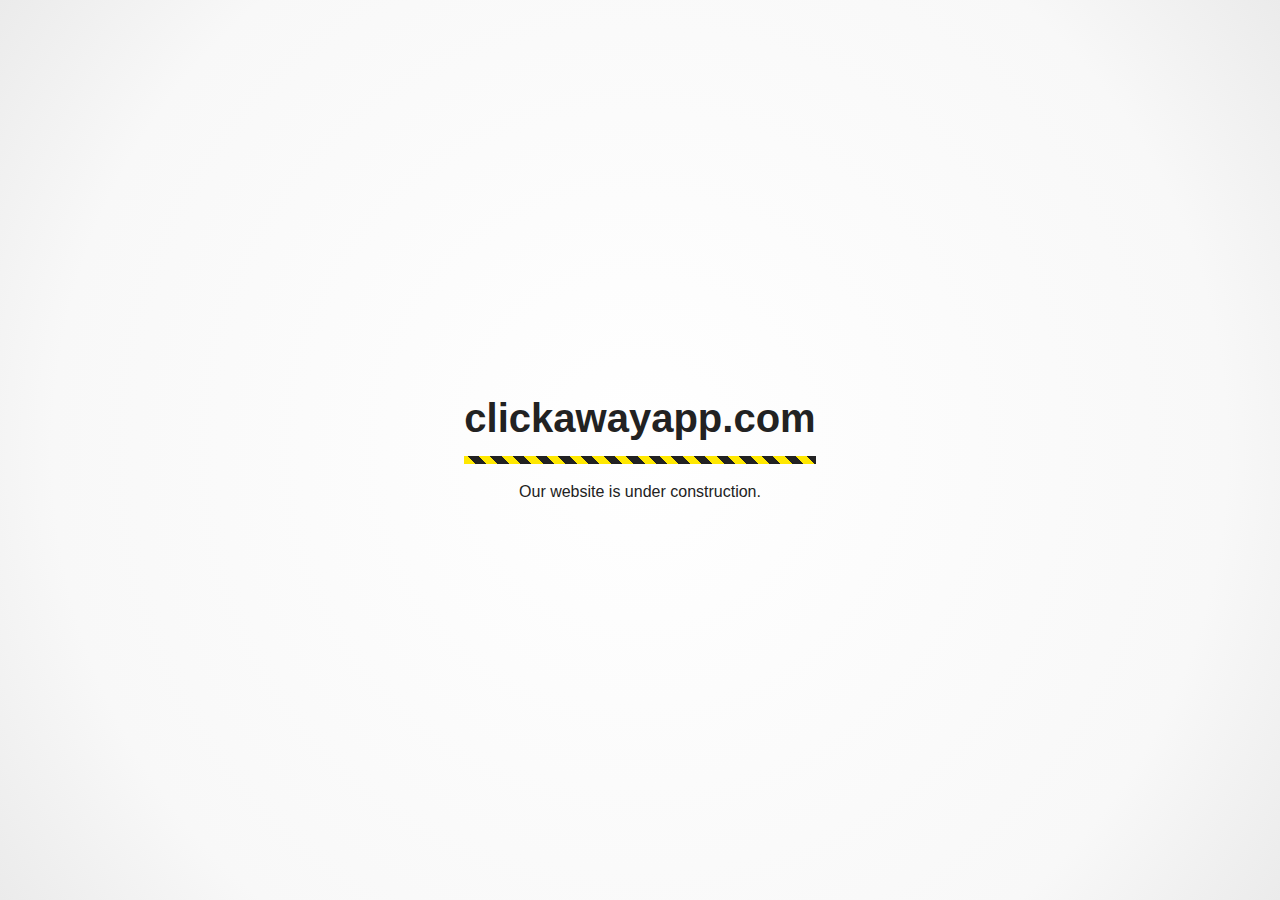
==== index.html @ 90aad236 "Create index.html" ====
<!DOCTYPE html>
<html lang="en">
  <head>
    <meta charset="utf-8">
    <meta name="viewport" content="width=device-width, initial-scale=1.0, shrink-to-fit=no">
    <title>example.com</title>
    <style type="text/css">
      html, body {
        height: 100%;
      }
      body {
        background-color: #fff;
        background: radial-gradient(circle at center, #fff 0%, #f8f8f8 75%, #ebebeb 100%);
        color: #222;
        font-family: -apple-system, BlinkMacSystemFont, "Segoe UI", Roboto, "Helvetica Neue", Arial, sans-serif;
        font-size: 1rem;
        line-height: 1.5;
        margin: 0;
        display: flex;
        justify-content: center;
        align-items: center;
      }
      main {
        padding: 1rem;
        text-align: center;
      }
      h1 {
        font-size: 2.5rem;
        line-height: 1.1;
        margin: 0;
      }
      @media screen and (max-width: 480px) {
        h1 {
          font-size: 1.5rem;
        }
      }
      h1::after {
        content: "";
        background-color: #ffe800;
        background: repeating-linear-gradient(45deg, #ffe800, #ffe800 0.5rem, #222 0.5rem, #222 1.0rem);
        display: block;
        height: 0.5rem;
        margin-top: 1rem;
      }
      p {
        margin: 1rem 0 0 0;
      }
    </style>
  </head>
  <body>
    <main>
      <h1>clickawayapp.com</h1>
      <p>Our website is under construction.</p>
    </main>
  </body>
</html>
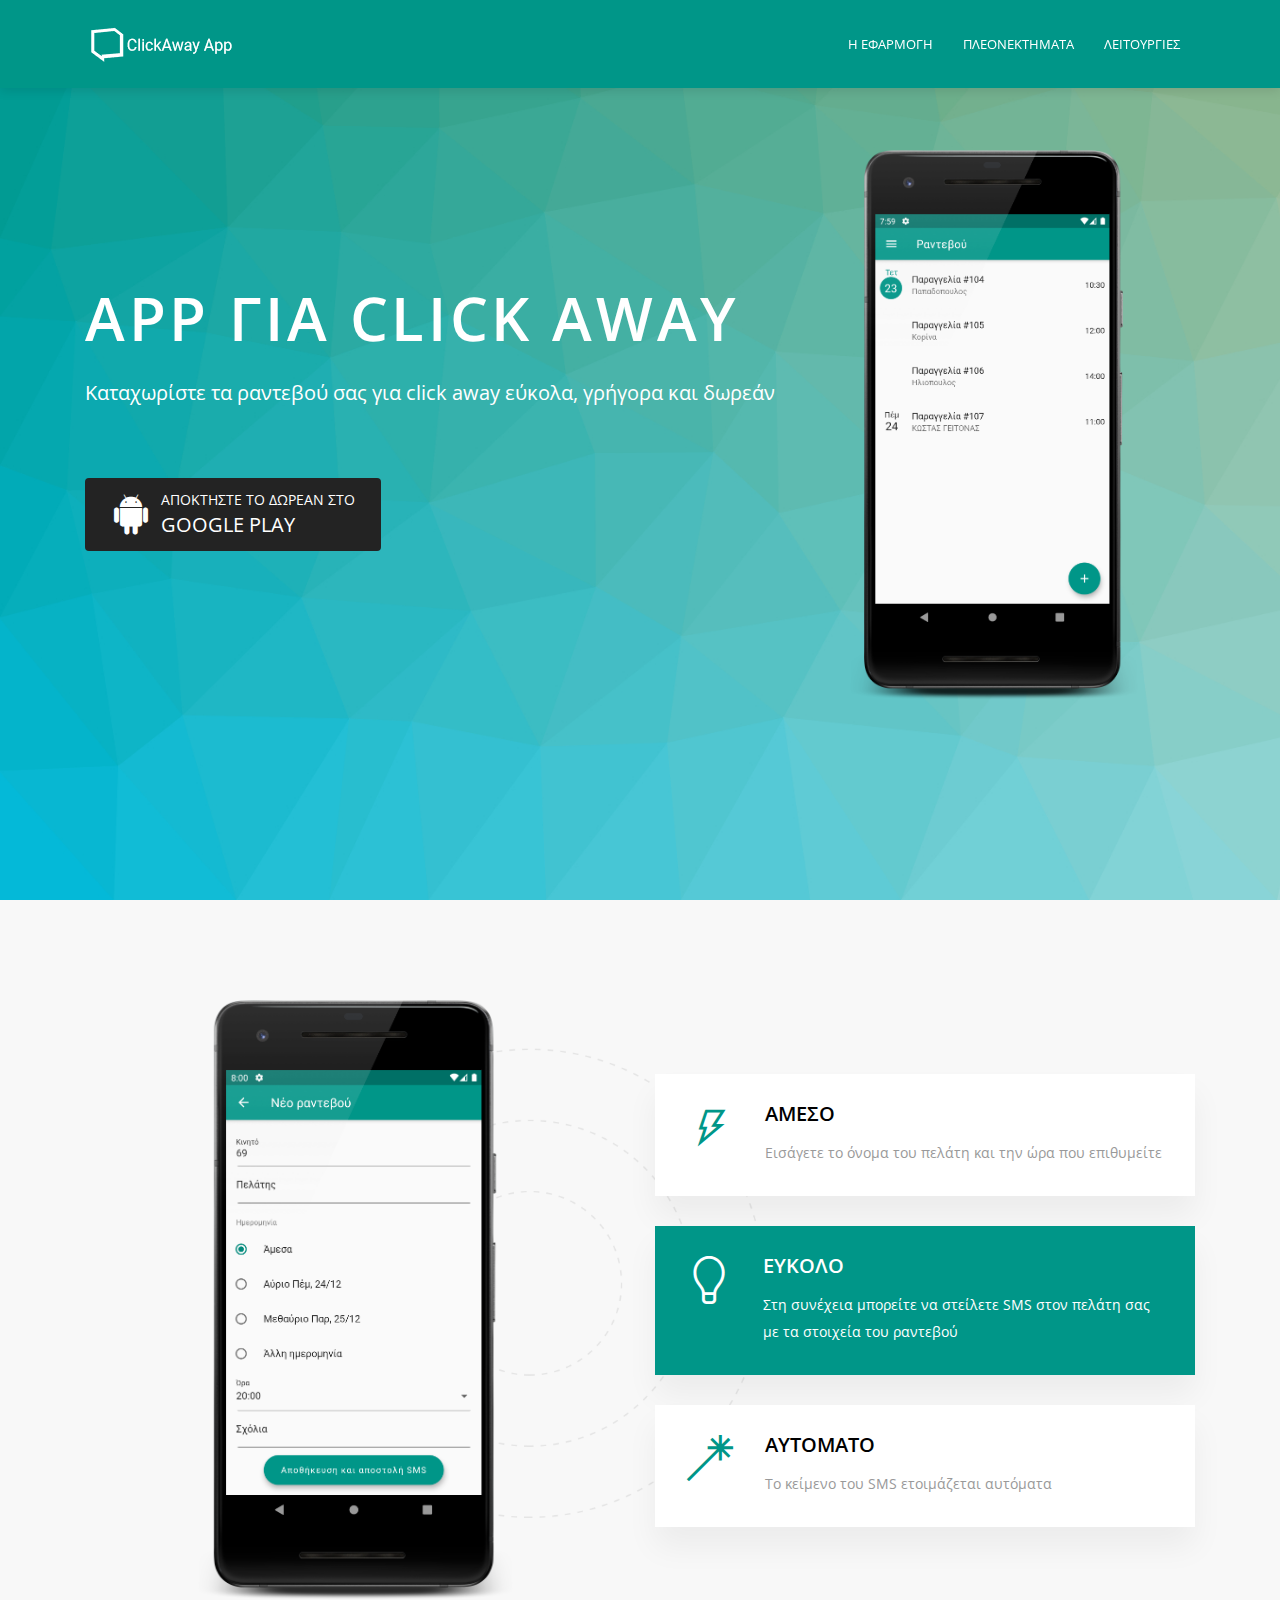
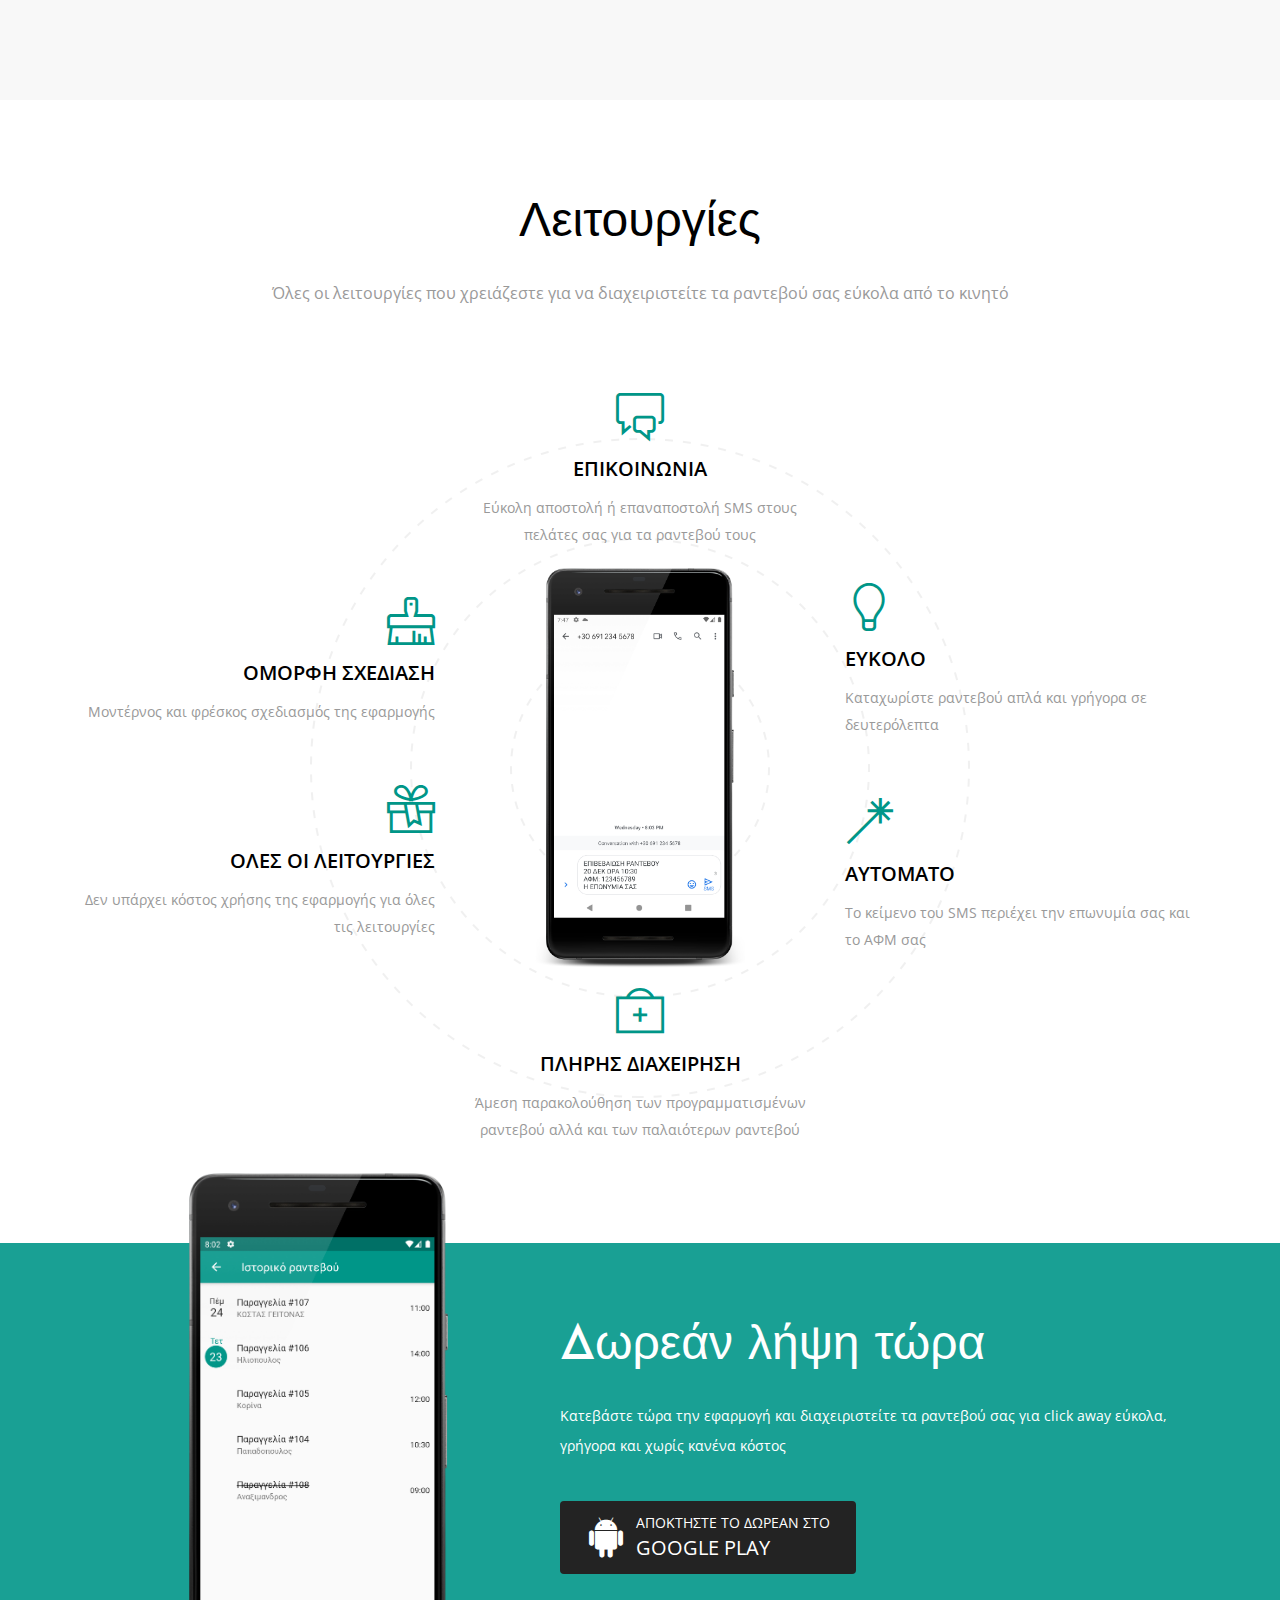
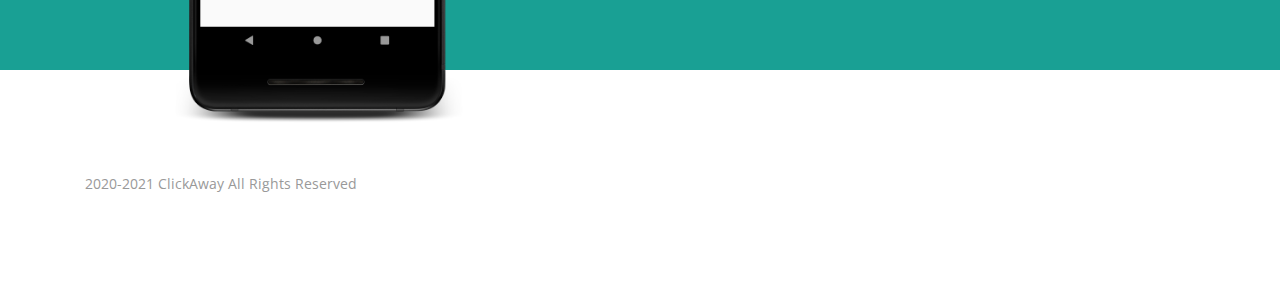
==== commit 46eb29cb: "Initial site commit" ====
--- a/index.html
+++ b/index.html
@@ -1,56 +1,250 @@
 <!DOCTYPE html>
-<html lang="en">
-  <head>
-    <meta charset="utf-8">
-    <meta name="viewport" content="width=device-width, initial-scale=1.0, shrink-to-fit=no">
-    <title>example.com</title>
-    <style type="text/css">
-      html, body {
-        height: 100%;
-      }
-      body {
-        background-color: #fff;
-        background: radial-gradient(circle at center, #fff 0%, #f8f8f8 75%, #ebebeb 100%);
-        color: #222;
-        font-family: -apple-system, BlinkMacSystemFont, "Segoe UI", Roboto, "Helvetica Neue", Arial, sans-serif;
-        font-size: 1rem;
-        line-height: 1.5;
-        margin: 0;
-        display: flex;
-        justify-content: center;
-        align-items: center;
-      }
-      main {
-        padding: 1rem;
-        text-align: center;
-      }
-      h1 {
-        font-size: 2.5rem;
-        line-height: 1.1;
-        margin: 0;
-      }
-      @media screen and (max-width: 480px) {
-        h1 {
-          font-size: 1.5rem;
-        }
-      }
-      h1::after {
-        content: "";
-        background-color: #ffe800;
-        background: repeating-linear-gradient(45deg, #ffe800, #ffe800 0.5rem, #222 0.5rem, #222 1.0rem);
-        display: block;
-        height: 0.5rem;
-        margin-top: 1rem;
-      }
-      p {
-        margin: 1rem 0 0 0;
-      }
-    </style>
-  </head>
-  <body>
-    <main>
-      <h1>clickawayapp.com</h1>
-      <p>Our website is under construction.</p>
-    </main>
-  </body>
-</html>
+<html lang="el-GR">
+<head>
+  <meta charset="utf-8">
+  <meta http-equiv="X-UA-Compatible" content="IE=edge">
+  <meta name="viewport" content="width=device-width, initial-scale=1">
+  <title>ClickAway App</title>
+  
+  <link href="plugins/bootstrap/bootstrap.min.css" rel="stylesheet">
+  <link rel="stylesheet" href="plugins/themify-icons/themify-icons.css">
+  
+  <link href="css/style.css" rel="stylesheet">
+
+  <link rel="apple-touch-icon" sizes="180x180" href="images/apple-touch-icon.png">
+  <link rel="icon" type="image/png" sizes="32x32" href="images/favicon-32x32.png">
+  <link rel="icon" type="image/png" sizes="16x16" href="images/favicon-16x16.png">
+  <link rel="manifest" href="images/site.webmanifest">
+  <link rel="mask-icon" href="images/safari-pinned-tab.svg" color="#5bbad5">
+  <link rel="shortcut icon" href="images/favicon.ico">
+  <meta name="msapplication-TileColor" content="#da532c">
+  <meta name="msapplication-config" content="images/browserconfig.xml">
+  <meta name="theme-color" content="#ffffff">
+
+</head>
+
+<body class="body-wrapper">
+
+
+<nav class="navbar main-nav fixed-top navbar-expand-lg large">
+  <div class="container">
+      <a class="navbar-brand" href="index.html"><img src="images/logo.png" alt="logo"></a>
+      <button class="navbar-toggler" type="button" data-toggle="collapse" data-target="#navbarNav" aria-controls="navbarNav" aria-expanded="false" aria-label="Toggle navigation">
+      <span class="ti-menu text-white"></span>
+      </button>
+      <div class="collapse navbar-collapse" id="navbarNav">
+      <ul class="navbar-nav ml-auto">
+        <li class="nav-item">
+          <a class="nav-link scrollTo" href="#home">Η εφαρμογη</a>
+        </li>
+        <li class="nav-item">
+          <a class="nav-link scrollTo" href="#about">Πλεονεκτηματα</a>
+        </li>
+        <li class="nav-item">
+          <a class="nav-link scrollTo" href="#feature">Λειτουργιες</a>
+        </li>
+      </ul>
+      </div>
+  </div>
+</nav>
+
+<section class="banner bg-1" id="home">
+	<div class="container">
+		<div class="row">
+			<div class="col-md-8 align-self-center">
+				<div class="content-block">
+					<h1>App για click away</h1>
+					<h5>Καταχωρίστε τα ραντεβού σας για click away εύκολα, γρήγορα και δωρεάν</h5>
+					<div class="app-badge">
+						<ul class="list-inline">
+							<li class="list-inline-item">
+								<a href="https://play.google.com/store/apps/details?id=com.clickawayapp.clickawayapp" class="btn btn-download"><i class="ti-android"></i>
+									<div>Αποκτήστε το δωρεαν στο <span>GOOGLE PLAY</span></div>
+								</a>
+							</li>
+						</ul>
+					</div>
+				</div>
+			</div>
+			<div class="col-md-4">
+				<div class="image-block">
+					<img class="img-fluid phone-thumb" src="images/phones/android-appointments.png" alt="android-appointments">
+				</div>
+			</div>
+		</div>
+	</div>
+</section>
+
+<section class="about section bg-2" id="about">
+	<div class="container">
+		<div class="row">
+			<div class="col-lg-6 align-self-center text-center">
+				<div class="image-block">
+					<img class="phone-thumb-md" src="images/phones/android-new-appointment.png" alt="android-new-appointment" class="img-fluid">
+				</div>
+			</div>
+			<div class="col-lg-6 col-md-10 m-md-auto align-self-center ml-auto">
+				<div class="about-block">
+					<div class="about-item">
+						<div class="icon">
+							<i class="ti-bolt"></i>
+						</div>
+						<div class="content">
+							<h5>Αμεσο</h5>
+							<p>Εισάγετε το όνομα του πελάτη και την ώρα που επιθυμείτε</p>
+						</div>
+					</div>
+					<div class="about-item active">
+						<div class="icon">
+							<i class="ti-light-bulb"></i>
+						</div>
+						<div class="content">
+							<h5>Ευκολο</h5>
+							<p>Στη συνέχεια μπορείτε να στείλετε SMS στον πελάτη σας με τα στοιχεία του ραντεβού</p>
+						</div>
+					</div>
+					<div class="about-item">
+						<div class="icon">
+							<i class="ti-wand"></i>
+						</div>
+						<div class="content">
+							<h5>Αυτοματο</h5>
+							<p>Το κείμενο του SMS ετοιμάζεται αυτόματα</p>
+						</div>
+					</div>
+				</div>
+			</div>
+		</div>
+	</div>
+</section>
+
+<section class="section feature" id="feature">
+	<div class="container">
+		<div class="row">
+			<div class="col-12">
+				<div class="section-title">
+					<h2>Λειτουργίες</h2>
+					<p>Όλες οι λειτουργίες που χρειάζεστε για να διαχειριστείτε τα ραντεβού σας εύκολα από το κινητό</p>
+				</div>
+			</div>
+		</div>
+		<div class="row bg-elipse">
+			<div class="col-lg-4 align-self-center text-center text-lg-right">
+				<div class="feature-item">
+					<div class="icon">
+						<i class="ti-brush-alt"></i>
+					</div>
+					<div class="content">
+						<h5>Ομορφη σχεδιαση</h5>
+						<p>Μοντέρνος και φρέσκος σχεδιασμός της εφαρμογής</p>
+					</div>
+				</div>
+				<div class="feature-item">
+					<div class="icon">
+						<i class="ti-gift"></i>
+					</div>
+					<div class="content">
+						<h5>Ολες οι λειτουργιες</h5>
+						<p>Δεν υπάρχει κόστος χρήσης της εφαρμογής για όλες τις λειτουργίες</p>
+					</div>
+				</div>
+			</div>
+			<div class="col-lg-4 text-center">
+				<div class="feature-item mb-0">
+					<div class="icon">
+						<i class="ti-comments"></i>
+					</div>
+					<div class="content">
+						<h5>Επικοινωνία</h5>
+						<p>Εύκολη αποστολή ή επαναποστολή SMS στους πελάτες σας για τα ραντεβού τους</p>
+					</div>
+				</div>
+				<div class="app-screen">
+					<img class="img-fluid" src="images/phones/android-sms.png" alt="sms-screen">
+				</div>
+				<div class="feature-item">
+					<div class="icon">
+						<i class="ti-support"></i>
+					</div>
+					<div class="content">
+						<h5>Πληρης διαχειρηση</h5>
+						<p>Άμεση παρακολούθηση των προγραμματισμένων ραντεβού αλλά και των παλαιότερων ραντεβού</p>
+					</div>
+				</div>
+			</div>
+			<div class="col-lg-4 text-center text-lg-left align-self-center">
+				<div class="feature-item">
+					<div class="icon">
+						<i class="ti-light-bulb"></i>
+					</div>
+					<div class="content">
+						<h5>Ευκολο</h5>
+						<p>Καταχωρίστε ραντεβού απλά και γρήγορα σε δευτερόλεπτα</p>
+					</div>
+				</div>
+				<div class="feature-item">
+					<div class="icon">
+						<i class="ti-wand"></i>
+					</div>
+					<div class="content">
+						<h5>Αυτοματο</h5>
+						<p>Το κείμενο του SMS περιέχει την επωνυμία σας και το ΑΦΜ σας</p>
+					</div>
+				</div>
+			</div>
+		</div>
+	</div>
+</section>
+
+<section class="cta-download bg-3 overlay">
+	<div class="container">
+		<div class="row">
+			<div class="col-lg-5 text-center">
+				<div class="image-block"><img class="phone-thumb img-fluid" src="images/phones/android-history.png" alt=""></div>
+			</div>
+			<div class="col-lg-7">
+				<div class="content-block">
+					<h2>Δωρεάν λήψη τώρα</h2>
+					<p>Κατεβάστε τώρα την εφαρμογή και διαχειριστείτε τα ραντεβού σας για click away εύκολα, γρήγορα και χωρίς κανένα κόστος</p>
+					<div class="app-badge">
+						<ul class="list-inline">
+							<li class="list-inline-item">
+								<a href="https://play.google.com/store/apps/details?id=com.clickawayapp.clickawayapp" class="btn btn-download"><i class="ti-android"></i>
+									<div>Αποκτήστε το δωρεαν στο <span>GOOGLE PLAY</span></div>
+								</a>
+							</li>
+						</ul>
+					</div>
+				</div>
+			</div>
+		</div>
+	</div>
+</section>
+
+<footer class="section">
+  <div class="container">
+    <div class="row">
+      <div class="col-lg-6 mr-auto">
+        <div class="copyright">
+          <p>2020-2021 ClickAway All Rights Reserved</p>
+        </div>
+      </div>
+    </div>
+  </div>
+</footer>
+
+<script src="plugins/jquery/jquery.js"></script>
+<script src="plugins/bootstrap/bootstrap.min.js"></script>
+<script src="js/custom.js"></script>
+
+<script async src="https://www.googletagmanager.com/gtag/js?id=G-EX48NLMN5K"></script>
+<script>
+  window.dataLayer = window.dataLayer || [];
+  function gtag(){dataLayer.push(arguments);}
+  gtag('js', new Date());
+
+  gtag('config', 'G-EX48NLMN5K');
+</script>
+</body>
+
+</html>--- a/plugins/themify-icons/themify-icons.css
+++ b/plugins/themify-icons/themify-icons.css
@@ -0,0 +1,1433 @@
+@font-face {
+  font-family: 'themify';
+  src: url('fonts/themify.eot?-fvbane');
+  src: url('fonts/themify.eot?#iefix-fvbane') format('embedded-opentype'),
+  url('fonts/themify.woff?-fvbane') format('woff'),
+  url('fonts/themify.ttf?-fvbane') format('truetype'),
+  url('fonts/themify.svg?-fvbane#themify') format('svg');
+  font-weight: normal;
+  font-style: normal;
+}
+
+[class^="ti-"],
+[class*=" ti-"] {
+  font-family: 'themify';
+  speak: none;
+  font-style: normal;
+  font-weight: normal;
+  font-variant: normal;
+  text-transform: none;
+  line-height: 1;
+
+  /* Better Font Rendering =========== */
+  -webkit-font-smoothing: antialiased;
+  -moz-osx-font-smoothing: grayscale;
+}
+
+.ti-wand:before {
+  content: "\e600";
+}
+
+.ti-volume:before {
+  content: "\e601";
+}
+
+.ti-user:before {
+  content: "\e602";
+}
+
+.ti-unlock:before {
+  content: "\e603";
+}
+
+.ti-unlink:before {
+  content: "\e604";
+}
+
+.ti-trash:before {
+  content: "\e605";
+}
+
+.ti-thought:before {
+  content: "\e606";
+}
+
+.ti-target:before {
+  content: "\e607";
+}
+
+.ti-tag:before {
+  content: "\e608";
+}
+
+.ti-tablet:before {
+  content: "\e609";
+}
+
+.ti-star:before {
+  content: "\e60a";
+}
+
+.ti-spray:before {
+  content: "\e60b";
+}
+
+.ti-signal:before {
+  content: "\e60c";
+}
+
+.ti-shopping-cart:before {
+  content: "\e60d";
+}
+
+.ti-shopping-cart-full:before {
+  content: "\e60e";
+}
+
+.ti-settings:before {
+  content: "\e60f";
+}
+
+.ti-search:before {
+  content: "\e610";
+}
+
+.ti-zoom-in:before {
+  content: "\e611";
+}
+
+.ti-zoom-out:before {
+  content: "\e612";
+}
+
+.ti-cut:before {
+  content: "\e613";
+}
+
+.ti-ruler:before {
+  content: "\e614";
+}
+
+.ti-ruler-pencil:before {
+  content: "\e615";
+}
+
+.ti-ruler-alt:before {
+  content: "\e616";
+}
+
+.ti-bookmark:before {
+  content: "\e617";
+}
+
+.ti-bookmark-alt:before {
+  content: "\e618";
+}
+
+.ti-reload:before {
+  content: "\e619";
+}
+
+.ti-plus:before {
+  content: "\e61a";
+}
+
+.ti-pin:before {
+  content: "\e61b";
+}
+
+.ti-pencil:before {
+  content: "\e61c";
+}
+
+.ti-pencil-alt:before {
+  content: "\e61d";
+}
+
+.ti-paint-roller:before {
+  content: "\e61e";
+}
+
+.ti-paint-bucket:before {
+  content: "\e61f";
+}
+
+.ti-na:before {
+  content: "\e620";
+}
+
+.ti-mobile:before {
+  content: "\e621";
+}
+
+.ti-minus:before {
+  content: "\e622";
+}
+
+.ti-medall:before {
+  content: "\e623";
+}
+
+.ti-medall-alt:before {
+  content: "\e624";
+}
+
+.ti-marker:before {
+  content: "\e625";
+}
+
+.ti-marker-alt:before {
+  content: "\e626";
+}
+
+.ti-arrow-up:before {
+  content: "\e627";
+}
+
+.ti-arrow-right:before {
+  content: "\e628";
+}
+
+.ti-arrow-left:before {
+  content: "\e629";
+}
+
+.ti-arrow-down:before {
+  content: "\e62a";
+}
+
+.ti-lock:before {
+  content: "\e62b";
+}
+
+.ti-location-arrow:before {
+  content: "\e62c";
+}
+
+.ti-link:before {
+  content: "\e62d";
+}
+
+.ti-layout:before {
+  content: "\e62e";
+}
+
+.ti-layers:before {
+  content: "\e62f";
+}
+
+.ti-layers-alt:before {
+  content: "\e630";
+}
+
+.ti-key:before {
+  content: "\e631";
+}
+
+.ti-import:before {
+  content: "\e632";
+}
+
+.ti-image:before {
+  content: "\e633";
+}
+
+.ti-heart:before {
+  content: "\e634";
+}
+
+.ti-heart-broken:before {
+  content: "\e635";
+}
+
+.ti-hand-stop:before {
+  content: "\e636";
+}
+
+.ti-hand-open:before {
+  content: "\e637";
+}
+
+.ti-hand-drag:before {
+  content: "\e638";
+}
+
+.ti-folder:before {
+  content: "\e639";
+}
+
+.ti-flag:before {
+  content: "\e63a";
+}
+
+.ti-flag-alt:before {
+  content: "\e63b";
+}
+
+.ti-flag-alt-2:before {
+  content: "\e63c";
+}
+
+.ti-eye:before {
+  content: "\e63d";
+}
+
+.ti-export:before {
+  content: "\e63e";
+}
+
+.ti-exchange-vertical:before {
+  content: "\e63f";
+}
+
+.ti-desktop:before {
+  content: "\e640";
+}
+
+.ti-cup:before {
+  content: "\e641";
+}
+
+.ti-crown:before {
+  content: "\e642";
+}
+
+.ti-comments:before {
+  content: "\e643";
+}
+
+.ti-comment:before {
+  content: "\e644";
+}
+
+.ti-comment-alt:before {
+  content: "\e645";
+}
+
+.ti-close:before {
+  content: "\e646";
+}
+
+.ti-clip:before {
+  content: "\e647";
+}
+
+.ti-angle-up:before {
+  content: "\e648";
+}
+
+.ti-angle-right:before {
+  content: "\e649";
+}
+
+.ti-angle-left:before {
+  content: "\e64a";
+}
+
+.ti-angle-down:before {
+  content: "\e64b";
+}
+
+.ti-check:before {
+  content: "\e64c";
+}
+
+.ti-check-box:before {
+  content: "\e64d";
+}
+
+.ti-camera:before {
+  content: "\e64e";
+}
+
+.ti-announcement:before {
+  content: "\e64f";
+}
+
+.ti-brush:before {
+  content: "\e650";
+}
+
+.ti-briefcase:before {
+  content: "\e651";
+}
+
+.ti-bolt:before {
+  content: "\e652";
+}
+
+.ti-bolt-alt:before {
+  content: "\e653";
+}
+
+.ti-blackboard:before {
+  content: "\e654";
+}
+
+.ti-bag:before {
+  content: "\e655";
+}
+
+.ti-move:before {
+  content: "\e656";
+}
+
+.ti-arrows-vertical:before {
+  content: "\e657";
+}
+
+.ti-arrows-horizontal:before {
+  content: "\e658";
+}
+
+.ti-fullscreen:before {
+  content: "\e659";
+}
+
+.ti-arrow-top-right:before {
+  content: "\e65a";
+}
+
+.ti-arrow-top-left:before {
+  content: "\e65b";
+}
+
+.ti-arrow-circle-up:before {
+  content: "\e65c";
+}
+
+.ti-arrow-circle-right:before {
+  content: "\e65d";
+}
+
+.ti-arrow-circle-left:before {
+  content: "\e65e";
+}
+
+.ti-arrow-circle-down:before {
+  content: "\e65f";
+}
+
+.ti-angle-double-up:before {
+  content: "\e660";
+}
+
+.ti-angle-double-right:before {
+  content: "\e661";
+}
+
+.ti-angle-double-left:before {
+  content: "\e662";
+}
+
+.ti-angle-double-down:before {
+  content: "\e663";
+}
+
+.ti-zip:before {
+  content: "\e664";
+}
+
+.ti-world:before {
+  content: "\e665";
+}
+
+.ti-wheelchair:before {
+  content: "\e666";
+}
+
+.ti-view-list:before {
+  content: "\e667";
+}
+
+.ti-view-list-alt:before {
+  content: "\e668";
+}
+
+.ti-view-grid:before {
+  content: "\e669";
+}
+
+.ti-uppercase:before {
+  content: "\e66a";
+}
+
+.ti-upload:before {
+  content: "\e66b";
+}
+
+.ti-underline:before {
+  content: "\e66c";
+}
+
+.ti-truck:before {
+  content: "\e66d";
+}
+
+.ti-timer:before {
+  content: "\e66e";
+}
+
+.ti-ticket:before {
+  content: "\e66f";
+}
+
+.ti-thumb-up:before {
+  content: "\e670";
+}
+
+.ti-thumb-down:before {
+  content: "\e671";
+}
+
+.ti-text:before {
+  content: "\e672";
+}
+
+.ti-stats-up:before {
+  content: "\e673";
+}
+
+.ti-stats-down:before {
+  content: "\e674";
+}
+
+.ti-split-v:before {
+  content: "\e675";
+}
+
+.ti-split-h:before {
+  content: "\e676";
+}
+
+.ti-smallcap:before {
+  content: "\e677";
+}
+
+.ti-shine:before {
+  content: "\e678";
+}
+
+.ti-shift-right:before {
+  content: "\e679";
+}
+
+.ti-shift-left:before {
+  content: "\e67a";
+}
+
+.ti-shield:before {
+  content: "\e67b";
+}
+
+.ti-notepad:before {
+  content: "\e67c";
+}
+
+.ti-server:before {
+  content: "\e67d";
+}
+
+.ti-quote-right:before {
+  content: "\e67e";
+}
+
+.ti-quote-left:before {
+  content: "\e67f";
+}
+
+.ti-pulse:before {
+  content: "\e680";
+}
+
+.ti-printer:before {
+  content: "\e681";
+}
+
+.ti-power-off:before {
+  content: "\e682";
+}
+
+.ti-plug:before {
+  content: "\e683";
+}
+
+.ti-pie-chart:before {
+  content: "\e684";
+}
+
+.ti-paragraph:before {
+  content: "\e685";
+}
+
+.ti-panel:before {
+  content: "\e686";
+}
+
+.ti-package:before {
+  content: "\e687";
+}
+
+.ti-music:before {
+  content: "\e688";
+}
+
+.ti-music-alt:before {
+  content: "\e689";
+}
+
+.ti-mouse:before {
+  content: "\e68a";
+}
+
+.ti-mouse-alt:before {
+  content: "\e68b";
+}
+
+.ti-money:before {
+  content: "\e68c";
+}
+
+.ti-microphone:before {
+  content: "\e68d";
+}
+
+.ti-menu:before {
+  content: "\e68e";
+}
+
+.ti-menu-alt:before {
+  content: "\e68f";
+}
+
+.ti-map:before {
+  content: "\e690";
+}
+
+.ti-map-alt:before {
+  content: "\e691";
+}
+
+.ti-loop:before {
+  content: "\e692";
+}
+
+.ti-location-pin:before {
+  content: "\e693";
+}
+
+.ti-list:before {
+  content: "\e694";
+}
+
+.ti-light-bulb:before {
+  content: "\e695";
+}
+
+.ti-Italic:before {
+  content: "\e696";
+}
+
+.ti-info:before {
+  content: "\e697";
+}
+
+.ti-infinite:before {
+  content: "\e698";
+}
+
+.ti-id-badge:before {
+  content: "\e699";
+}
+
+.ti-hummer:before {
+  content: "\e69a";
+}
+
+.ti-home:before {
+  content: "\e69b";
+}
+
+.ti-help:before {
+  content: "\e69c";
+}
+
+.ti-headphone:before {
+  content: "\e69d";
+}
+
+.ti-harddrives:before {
+  content: "\e69e";
+}
+
+.ti-harddrive:before {
+  content: "\e69f";
+}
+
+.ti-gift:before {
+  content: "\e6a0";
+}
+
+.ti-game:before {
+  content: "\e6a1";
+}
+
+.ti-filter:before {
+  content: "\e6a2";
+}
+
+.ti-files:before {
+  content: "\e6a3";
+}
+
+.ti-file:before {
+  content: "\e6a4";
+}
+
+.ti-eraser:before {
+  content: "\e6a5";
+}
+
+.ti-envelope:before {
+  content: "\e6a6";
+}
+
+.ti-download:before {
+  content: "\e6a7";
+}
+
+.ti-direction:before {
+  content: "\e6a8";
+}
+
+.ti-direction-alt:before {
+  content: "\e6a9";
+}
+
+.ti-dashboard:before {
+  content: "\e6aa";
+}
+
+.ti-control-stop:before {
+  content: "\e6ab";
+}
+
+.ti-control-shuffle:before {
+  content: "\e6ac";
+}
+
+.ti-control-play:before {
+  content: "\e6ad";
+}
+
+.ti-control-pause:before {
+  content: "\e6ae";
+}
+
+.ti-control-forward:before {
+  content: "\e6af";
+}
+
+.ti-control-backward:before {
+  content: "\e6b0";
+}
+
+.ti-cloud:before {
+  content: "\e6b1";
+}
+
+.ti-cloud-up:before {
+  content: "\e6b2";
+}
+
+.ti-cloud-down:before {
+  content: "\e6b3";
+}
+
+.ti-clipboard:before {
+  content: "\e6b4";
+}
+
+.ti-car:before {
+  content: "\e6b5";
+}
+
+.ti-calendar:before {
+  content: "\e6b6";
+}
+
+.ti-book:before {
+  content: "\e6b7";
+}
+
+.ti-bell:before {
+  content: "\e6b8";
+}
+
+.ti-basketball:before {
+  content: "\e6b9";
+}
+
+.ti-bar-chart:before {
+  content: "\e6ba";
+}
+
+.ti-bar-chart-alt:before {
+  content: "\e6bb";
+}
+
+.ti-back-right:before {
+  content: "\e6bc";
+}
+
+.ti-back-left:before {
+  content: "\e6bd";
+}
+
+.ti-arrows-corner:before {
+  content: "\e6be";
+}
+
+.ti-archive:before {
+  content: "\e6bf";
+}
+
+.ti-anchor:before {
+  content: "\e6c0";
+}
+
+.ti-align-right:before {
+  content: "\e6c1";
+}
+
+.ti-align-left:before {
+  content: "\e6c2";
+}
+
+.ti-align-justify:before {
+  content: "\e6c3";
+}
+
+.ti-align-center:before {
+  content: "\e6c4";
+}
+
+.ti-alert:before {
+  content: "\e6c5";
+}
+
+.ti-alarm-clock:before {
+  content: "\e6c6";
+}
+
+.ti-agenda:before {
+  content: "\e6c7";
+}
+
+.ti-write:before {
+  content: "\e6c8";
+}
+
+.ti-window:before {
+  content: "\e6c9";
+}
+
+.ti-widgetized:before {
+  content: "\e6ca";
+}
+
+.ti-widget:before {
+  content: "\e6cb";
+}
+
+.ti-widget-alt:before {
+  content: "\e6cc";
+}
+
+.ti-wallet:before {
+  content: "\e6cd";
+}
+
+.ti-video-clapper:before {
+  content: "\e6ce";
+}
+
+.ti-video-camera:before {
+  content: "\e6cf";
+}
+
+.ti-vector:before {
+  content: "\e6d0";
+}
+
+.ti-themify-logo:before {
+  content: "\e6d1";
+}
+
+.ti-themify-favicon:before {
+  content: "\e6d2";
+}
+
+.ti-themify-favicon-alt:before {
+  content: "\e6d3";
+}
+
+.ti-support:before {
+  content: "\e6d4";
+}
+
+.ti-stamp:before {
+  content: "\e6d5";
+}
+
+.ti-split-v-alt:before {
+  content: "\e6d6";
+}
+
+.ti-slice:before {
+  content: "\e6d7";
+}
+
+.ti-shortcode:before {
+  content: "\e6d8";
+}
+
+.ti-shift-right-alt:before {
+  content: "\e6d9";
+}
+
+.ti-shift-left-alt:before {
+  content: "\e6da";
+}
+
+.ti-ruler-alt-2:before {
+  content: "\e6db";
+}
+
+.ti-receipt:before {
+  content: "\e6dc";
+}
+
+.ti-pin2:before {
+  content: "\e6dd";
+}
+
+.ti-pin-alt:before {
+  content: "\e6de";
+}
+
+.ti-pencil-alt2:before {
+  content: "\e6df";
+}
+
+.ti-palette:before {
+  content: "\e6e0";
+}
+
+.ti-more:before {
+  content: "\e6e1";
+}
+
+.ti-more-alt:before {
+  content: "\e6e2";
+}
+
+.ti-microphone-alt:before {
+  content: "\e6e3";
+}
+
+.ti-magnet:before {
+  content: "\e6e4";
+}
+
+.ti-line-double:before {
+  content: "\e6e5";
+}
+
+.ti-line-dotted:before {
+  content: "\e6e6";
+}
+
+.ti-line-dashed:before {
+  content: "\e6e7";
+}
+
+.ti-layout-width-full:before {
+  content: "\e6e8";
+}
+
+.ti-layout-width-default:before {
+  content: "\e6e9";
+}
+
+.ti-layout-width-default-alt:before {
+  content: "\e6ea";
+}
+
+.ti-layout-tab:before {
+  content: "\e6eb";
+}
+
+.ti-layout-tab-window:before {
+  content: "\e6ec";
+}
+
+.ti-layout-tab-v:before {
+  content: "\e6ed";
+}
+
+.ti-layout-tab-min:before {
+  content: "\e6ee";
+}
+
+.ti-layout-slider:before {
+  content: "\e6ef";
+}
+
+.ti-layout-slider-alt:before {
+  content: "\e6f0";
+}
+
+.ti-layout-sidebar-right:before {
+  content: "\e6f1";
+}
+
+.ti-layout-sidebar-none:before {
+  content: "\e6f2";
+}
+
+.ti-layout-sidebar-left:before {
+  content: "\e6f3";
+}
+
+.ti-layout-placeholder:before {
+  content: "\e6f4";
+}
+
+.ti-layout-menu:before {
+  content: "\e6f5";
+}
+
+.ti-layout-menu-v:before {
+  content: "\e6f6";
+}
+
+.ti-layout-menu-separated:before {
+  content: "\e6f7";
+}
+
+.ti-layout-menu-full:before {
+  content: "\e6f8";
+}
+
+.ti-layout-media-right-alt:before {
+  content: "\e6f9";
+}
+
+.ti-layout-media-right:before {
+  content: "\e6fa";
+}
+
+.ti-layout-media-overlay:before {
+  content: "\e6fb";
+}
+
+.ti-layout-media-overlay-alt:before {
+  content: "\e6fc";
+}
+
+.ti-layout-media-overlay-alt-2:before {
+  content: "\e6fd";
+}
+
+.ti-layout-media-left-alt:before {
+  content: "\e6fe";
+}
+
+.ti-layout-media-left:before {
+  content: "\e6ff";
+}
+
+.ti-layout-media-center-alt:before {
+  content: "\e700";
+}
+
+.ti-layout-media-center:before {
+  content: "\e701";
+}
+
+.ti-layout-list-thumb:before {
+  content: "\e702";
+}
+
+.ti-layout-list-thumb-alt:before {
+  content: "\e703";
+}
+
+.ti-layout-list-post:before {
+  content: "\e704";
+}
+
+.ti-layout-list-large-image:before {
+  content: "\e705";
+}
+
+.ti-layout-line-solid:before {
+  content: "\e706";
+}
+
+.ti-layout-grid4:before {
+  content: "\e707";
+}
+
+.ti-layout-grid3:before {
+  content: "\e708";
+}
+
+.ti-layout-grid2:before {
+  content: "\e709";
+}
+
+.ti-layout-grid2-thumb:before {
+  content: "\e70a";
+}
+
+.ti-layout-cta-right:before {
+  content: "\e70b";
+}
+
+.ti-layout-cta-left:before {
+  content: "\e70c";
+}
+
+.ti-layout-cta-center:before {
+  content: "\e70d";
+}
+
+.ti-layout-cta-btn-right:before {
+  content: "\e70e";
+}
+
+.ti-layout-cta-btn-left:before {
+  content: "\e70f";
+}
+
+.ti-layout-column4:before {
+  content: "\e710";
+}
+
+.ti-layout-column3:before {
+  content: "\e711";
+}
+
+.ti-layout-column2:before {
+  content: "\e712";
+}
+
+.ti-layout-accordion-separated:before {
+  content: "\e713";
+}
+
+.ti-layout-accordion-merged:before {
+  content: "\e714";
+}
+
+.ti-layout-accordion-list:before {
+  content: "\e715";
+}
+
+.ti-ink-pen:before {
+  content: "\e716";
+}
+
+.ti-info-alt:before {
+  content: "\e717";
+}
+
+.ti-help-alt:before {
+  content: "\e718";
+}
+
+.ti-headphone-alt:before {
+  content: "\e719";
+}
+
+.ti-hand-point-up:before {
+  content: "\e71a";
+}
+
+.ti-hand-point-right:before {
+  content: "\e71b";
+}
+
+.ti-hand-point-left:before {
+  content: "\e71c";
+}
+
+.ti-hand-point-down:before {
+  content: "\e71d";
+}
+
+.ti-gallery:before {
+  content: "\e71e";
+}
+
+.ti-face-smile:before {
+  content: "\e71f";
+}
+
+.ti-face-sad:before {
+  content: "\e720";
+}
+
+.ti-credit-card:before {
+  content: "\e721";
+}
+
+.ti-control-skip-forward:before {
+  content: "\e722";
+}
+
+.ti-control-skip-backward:before {
+  content: "\e723";
+}
+
+.ti-control-record:before {
+  content: "\e724";
+}
+
+.ti-control-eject:before {
+  content: "\e725";
+}
+
+.ti-comments-smiley:before {
+  content: "\e726";
+}
+
+.ti-brush-alt:before {
+  content: "\e727";
+}
+
+.ti-youtube:before {
+  content: "\e728";
+}
+
+.ti-vimeo:before {
+  content: "\e729";
+}
+
+.ti-twitter:before {
+  content: "\e72a";
+}
+
+.ti-time:before {
+  content: "\e72b";
+}
+
+.ti-tumblr:before {
+  content: "\e72c";
+}
+
+.ti-skype:before {
+  content: "\e72d";
+}
+
+.ti-share:before {
+  content: "\e72e";
+}
+
+.ti-share-alt:before {
+  content: "\e72f";
+}
+
+.ti-rocket:before {
+  content: "\e730";
+}
+
+.ti-pinterest:before {
+  content: "\e731";
+}
+
+.ti-new-window:before {
+  content: "\e732";
+}
+
+.ti-microsoft:before {
+  content: "\e733";
+}
+
+.ti-list-ol:before {
+  content: "\e734";
+}
+
+.ti-linkedin:before {
+  content: "\e735";
+}
+
+.ti-layout-sidebar-2:before {
+  content: "\e736";
+}
+
+.ti-layout-grid4-alt:before {
+  content: "\e737";
+}
+
+.ti-layout-grid3-alt:before {
+  content: "\e738";
+}
+
+.ti-layout-grid2-alt:before {
+  content: "\e739";
+}
+
+.ti-layout-column4-alt:before {
+  content: "\e73a";
+}
+
+.ti-layout-column3-alt:before {
+  content: "\e73b";
+}
+
+.ti-layout-column2-alt:before {
+  content: "\e73c";
+}
+
+.ti-instagram:before {
+  content: "\e73d";
+}
+
+.ti-google:before {
+  content: "\e73e";
+}
+
+.ti-github:before {
+  content: "\e73f";
+}
+
+.ti-flickr:before {
+  content: "\e740";
+}
+
+.ti-facebook:before {
+  content: "\e741";
+}
+
+.ti-dropbox:before {
+  content: "\e742";
+}
+
+.ti-dribbble:before {
+  content: "\e743";
+}
+
+.ti-apple:before {
+  content: "\e744";
+}
+
+.ti-android:before {
+  content: "\e745";
+}
+
+.ti-save:before {
+  content: "\e746";
+}
+
+.ti-save-alt:before {
+  content: "\e747";
+}
+
+.ti-yahoo:before {
+  content: "\e748";
+}
+
+.ti-wordpress:before {
+  content: "\e749";
+}
+
+.ti-vimeo-alt:before {
+  content: "\e74a";
+}
+
+.ti-twitter-alt:before {
+  content: "\e74b";
+}
+
+.ti-tumblr-alt:before {
+  content: "\e74c";
+}
+
+.ti-trello:before {
+  content: "\e74d";
+}
+
+.ti-stack-overflow:before {
+  content: "\e74e";
+}
+
+.ti-soundcloud:before {
+  content: "\e74f";
+}
+
+.ti-sharethis:before {
+  content: "\e750";
+}
+
+.ti-sharethis-alt:before {
+  content: "\e751";
+}
+
+.ti-reddit:before {
+  content: "\e752";
+}
+
+.ti-pinterest-alt:before {
+  content: "\e753";
+}
+
+.ti-microsoft-alt:before {
+  content: "\e754";
+}
+
+.ti-linux:before {
+  content: "\e755";
+}
+
+.ti-jsfiddle:before {
+  content: "\e756";
+}
+
+.ti-joomla:before {
+  content: "\e757";
+}
+
+.ti-html5:before {
+  content: "\e758";
+}
+
+.ti-flickr-alt:before {
+  content: "\e759";
+}
+
+.ti-email:before {
+  content: "\e75a";
+}
+
+.ti-drupal:before {
+  content: "\e75b";
+}
+
+.ti-dropbox-alt:before {
+  content: "\e75c";
+}
+
+.ti-css3:before {
+  content: "\e75d";
+}
+
+.ti-rss:before {
+  content: "\e75e";
+}
+
+.ti-rss-alt:before {
+  content: "\e75f";
+}
--- a/css/style.css
+++ b/css/style.css
@@ -0,0 +1,2271 @@
+/*=== MEDIA QUERY ===*/
+@import url("https://fonts.googleapis.com/css?family=Josefin+Sans:300,400,600,700|Open+Sans:400,400i,700");
+body {
+  font-family: "Open Sans", sans-serif;
+  -webkit-font-smoothing: antialiased;
+}
+
+h1, h2, h3, h4, h5, h6 {
+  font-family: "Open Sans", sans-serif;
+  color: #000;
+  font-weight: 400;
+  line-height: 1;
+}
+
+h1 {
+  font-size: 60px;
+}
+
+h2 {
+  font-size: 48px;
+}
+
+h3 {
+  font-size: 36px;
+}
+
+h4 {
+  font-size: 30px;
+}
+
+h5 {
+  font-size: 20px;
+}
+
+h6 {
+  font-size: 16px;
+}
+
+p, li, blockquote, label {
+  font-size: 14px;
+  letter-spacing: 0;
+  line-height: 22px;
+  color: #999999;
+  margin-bottom: 0;
+}
+
+p {
+  line-height: 27px;
+}
+
+.lead {
+  font-size: 1.5rem;
+  line-height: 1.5;
+}
+
+cite {
+  font-size: 14px;
+  font-style: normal;
+}
+
+.form-control::-webkit-input-placeholder {
+  color: #999999;
+  font-size: 16px;
+}
+
+.app-badge ul li.list-inline-item:not(:last-child) {
+  margin-right: 25px;
+}
+
+@media (max-width: 768px) {
+  .app-badge ul li.list-inline-item:not(:last-child) {
+    margin-bottom: 25px;
+    margin-right: 0;
+  }
+}
+
+ul.feature-list {
+  margin: 0;
+  padding: 0;
+}
+
+ul.feature-list li {
+  list-style: none;
+  margin: 15px 0;
+  font-size: 16px;
+}
+
+ul.post-tag {
+  margin-bottom: 20px;
+}
+
+ul.post-tag li {
+  font-size: 14px;
+}
+
+ul.post-tag li img {
+  width: 25px;
+  height: 25px;
+  border-radius: 100%;
+  margin-right: 5px;
+}
+
+ul.post-tag li a {
+  font-size: 14px;
+}
+
+ul.post-tag li:last-child {
+  margin-left: 25px;
+}
+
+ul.social-icons li a {
+  display: block;
+  height: 35px;
+  width: 35px;
+  background: #f8f8f8;
+  text-align: center;
+  border-radius: 100%;
+}
+
+ul.social-icons li a i {
+  font-size: 16px;
+  line-height: 35px;
+}
+
+ul.rating {
+  margin-bottom: 0;
+}
+
+ul.rating li {
+  color: #FFC000;
+  font-size: 26px;
+}
+
+.shadow, .about .about-block .about-item, .screenshots .screenshot-slider .image img, .counter .counter-item, .team-member, .service .service-box, .founder img, .team-sm .image img, .post-sm, .job-list .block, .privacy .block, .user-login .block .image img, .coming-soon .block .count-down .syotimer-cell {
+  box-shadow: 0px 20px 30px 0px rgba(0, 0, 0, 0.05);
+}
+
+.transition, .main-nav, .main-nav .navbar-brand {
+  transition: .3s ease;
+}
+
+.overlay:before {
+  content: '';
+  background: rgba(0, 150, 136, 0.9);
+  position: absolute;
+  top: 0;
+  left: 0;
+  right: 0;
+  bottom: 0;
+}
+
+a {
+  color: inherit;
+  transition: .2s ease;
+}
+
+a:focus,
+a:hover {
+  color: #009688;
+  text-decoration: none;
+}
+
+.bg-1 {
+  background: url(../images/backgrounds/banner-bg.jpg) no-repeat;
+  background-size: cover;
+}
+
+.bg-2 {
+  background: url(../images/backgrounds/elipse-bg.png) no-repeat;
+  background-size: cover;
+  background-position: center center;
+}
+
+.bg-3 {
+  background: url(../images/backgrounds/desk-bg.jpg) fixed no-repeat;
+  background-size: cover;
+}
+
+.bg-elipse {
+  background: url(../images/backgrounds/elipse-bg-three.png) no-repeat;
+  background-position: center;
+}
+
+.text-primary {
+  color: #009688 !important;
+}
+
+.bg-gray {
+  background: #f8f8f8;
+}
+
+.bg-blue {
+  background: #009688;
+}
+
+.bg-coming-soon {
+  background: url(../images/background/comming-soon.png) fixed no-repeat;
+  background-size: cover;
+  background-position: bottom;
+}
+
+.section {
+  padding: 100px 0;
+}
+
+.section-title {
+  text-align: center;
+  margin-bottom: 85px;
+}
+
+.section-title h2 {
+  font-size: 48px;
+  font-family: "Josefin Sans", sans-serif;
+  font-weight: 500;
+  margin-bottom: 30px;
+}
+
+.section-title p {
+  width: 70%;
+  margin: 0 auto;
+  font-size: 16px;
+  line-height: 30px;
+}
+
+@media (max-width: 480px) {
+  .section-title p {
+    width: 100%;
+  }
+}
+
+.page-title {
+  text-align: center;
+}
+
+.slick-slide {
+  outline: 0;
+}
+
+.video {
+  position: relative;
+}
+
+.video:before {
+  border-radius: 3px;
+}
+
+.video img {
+  width: 100%;
+  border-radius: 8px;
+}
+
+.video .video-button {
+  position: absolute;
+  left: 0;
+  top: 0;
+  display: flex;
+  justify-content: center;
+  align-items: center;
+  width: 100%;
+  height: 100%;
+}
+
+.video .video-box a {
+  width: 100%;
+  height: 100%;
+  display: flex;
+  justify-content: center;
+  align-items: center;
+}
+
+.video .video-box a .icon {
+  height: 130px;
+  width: 130px;
+  position: relative;
+}
+
+.video .video-box a .icon:before {
+  position: absolute;
+  content: '';
+  height: 100px;
+  width: 100px;
+  border-radius: 100%;
+  background: rgba(0, 150, 136, 0.7);
+  position: absolute;
+  left: 50%;
+  top: 50%;
+  -webkit-transform: translate(-50%, -50%);
+          transform: translate(-50%, -50%);
+}
+
+.video .video-box a .icon:after {
+  position: absolute;
+  top: 0;
+  content: '';
+  height: 130px;
+  width: 130px;
+  border-radius: 100%;
+  background: rgba(0, 150, 136, 0.5);
+}
+
+.video .video-box a .icon i {
+  position: relative;
+  left: 50%;
+  top: 50%;
+  -webkit-transform: translate(-50%, -50%);
+          transform: translate(-50%, -50%);
+  z-index: 500;
+  display: block;
+  height: 70px;
+  width: 70px;
+  font-size: 35px;
+  background: #009688;
+  border-radius: 100%;
+  color: #fff;
+  line-height: 70px;
+  text-align: center;
+}
+
+.video .video-box a iframe {
+  width: 100%;
+  height: 100%;
+}
+
+.form-control {
+  background: #fff;
+  padding: 20px 20px;
+  border: none;
+  height: 60px;
+  font-size: 14px;
+  border-radius: 4px;
+}
+
+.form-control:focus {
+  border-color: #009688;
+  outline: 0;
+  box-shadow: none;
+}
+
+.input-group {
+  box-shadow: 0px 20px 30px 0px rgba(0, 0, 0, 0.05);
+  border-radius: 4px;
+}
+
+.input-group .input-group-text {
+  padding-left: 35px;
+  padding-right: 35px;
+  background: #009688;
+  color: #fff;
+  cursor: pointer;
+}
+
+.form-control::-webkit-input-placeholder {
+  color: #999999;
+  font-size: 14px;
+}
+
+.left {
+  overflow: hidden;
+}
+
+.left img {
+  margin-left: -40px;
+}
+
+@media (max-width: 768px) {
+  .left img {
+    margin-left: 0;
+    margin-bottom: 30px;
+  }
+}
+
+.right {
+  overflow: hidden;
+}
+
+.right img {
+  margin-left: 40px;
+}
+
+@media (max-width: 768px) {
+  .right img {
+    margin-left: 0;
+  }
+}
+
+.hide-overflow, .service {
+  overflow: hidden;
+}
+
+.nav-up {
+  top: -70px;
+}
+
+@media (max-width: 768px) {
+  .mb-md-30 {
+    margin-bottom: 30px;
+  }
+}
+
+.btn {
+  text-transform: uppercase;
+}
+
+.btn-download {
+  padding: 10px 25px;
+  font-size: 14px;
+  background: #232323;
+  color: #fff;
+  display: flex;
+  align-items: center;
+  text-align: left;
+}
+
+.btn-download i {
+  font-size: 40px;
+  margin-right: 10px;
+}
+
+.btn-download span {
+  display: block;
+  font-size: 20px;
+}
+
+.btn-download:hover {
+  color: #fff;
+}
+
+.btn-main {
+  padding: 25px 45px;
+  border-radius: 3px;
+  background: #009688;
+  color: #fff;
+  outline: none;
+}
+
+.btn-main:hover {
+  color: #fff;
+}
+
+.btn-main:focus {
+  color: #fff;
+  box-shadow: none;
+}
+
+.btn-main-rounded {
+  letter-spacing: .075em;
+  background: #009688;
+  color: #fff;
+  text-transform: uppercase;
+  padding: 15px 40px;
+  border-radius: 100px;
+}
+
+.btn-main-rounded:hover {
+  color: #fff;
+}
+
+.btn-main-md {
+  padding: 17px 38px;
+  border-radius: 3px;
+  background: #009688;
+  color: #fff;
+  outline: none;
+}
+
+.btn-main-md:hover {
+  color: #fff;
+}
+
+.btn-main-md:focus {
+  color: #fff;
+  box-shadow: none;
+}
+
+.btn-main-sm {
+  padding: 15px 35px;
+  border-radius: 3px;
+  background: #009688;
+  color: #fff;
+  outline: none;
+  font-size: 14px;
+}
+
+.btn-main-sm:hover {
+  color: #fff;
+}
+
+.btn-main-sm:focus {
+  color: #fff;
+  box-shadow: none;
+}
+
+.btn-white {
+  background: white;
+  color: #009688;
+}
+
+.btn-rounded-icon {
+  border-radius: 100px;
+  color: #fff;
+  border: 1px solid #fff;
+  padding: 13px 50px;
+}
+
+.main-nav {
+  background: #009688;
+  box-shadow: 0px 3px 10px 0px rgba(0, 0, 0, 0.1);
+}
+
+.main-nav .navbar-brand {
+  padding: 0;
+}
+
+.main-nav .navbar-nav .nav-item {
+  position: relative;
+}
+
+.main-nav .navbar-nav .nav-item .nav-link {
+  position: relative;
+  text-align: center;
+  font-size: 13px;
+  text-transform: uppercase;
+  color: #fff;
+  padding-left: 15px;
+  padding-right: 15px;
+}
+
+.navbar-toggler:focus, .navbar-toggler:hover {
+  outline: none;
+}
+
+.large {
+  padding-top: 25px;
+  padding-bottom: 25px;
+}
+
+.small {
+  padding-top: 10px;
+  padding-bottom: 10px;
+}
+
+.footer-main {
+  padding: 50px 0;
+  background: #009688;
+}
+
+@media (max-width: 768px) {
+  .footer-main {
+    text-align: center;
+  }
+}
+
+.footer-main .footer-logo {
+  margin-bottom: 15px;
+}
+
+.footer-main .copyright {
+  opacity: .7;
+}
+
+.footer-main .copyright p {
+  color: #fff;
+}
+
+.footer-main .copyright a:hover {
+  color: #fff;
+}
+
+@media (max-width: 768px) {
+  .footer-main ul.social-icons {
+    margin-top: 30px;
+  }
+}
+
+.footer-main ul.footer-links {
+  margin-top: 44px;
+}
+
+@media (max-width: 768px) {
+  .footer-main ul.footer-links {
+    margin-top: 20px;
+  }
+}
+
+.footer-main ul.footer-links li a {
+  color: #fff;
+  padding: 0 10px;
+  display: block;
+  opacity: .7;
+}
+
+.footer-main ul.footer-links li a:hover {
+  opacity: 1;
+}
+
+.footer-main ul.footer-links li:last-child a {
+  padding-right: 0;
+}
+
+.footer-classic {
+  background: #fafafa;
+  text-align: center;
+  padding: 110px 0;
+}
+
+.footer-classic ul.social-icons {
+  margin-bottom: 30px;
+}
+
+@media (max-width: 480px) {
+  .footer-classic ul.social-icons li {
+    margin-bottom: 10px;
+  }
+}
+
+.footer-classic ul.social-icons li a {
+  padding: 0 20px;
+  display: block;
+}
+
+.footer-classic ul.social-icons li a i {
+  font-size: 25px;
+  color: #000;
+}
+
+.footer-classic ul.footer-links li a {
+  padding: 0 10px;
+  display: block;
+  font-weight: bold;
+  text-transform: uppercase;
+  font-size: 14px;
+  color: #000;
+}
+
+@media (max-width: 768px) {
+  .cta-subscribe .image {
+    margin-bottom: 30px;
+    text-align: center;
+  }
+}
+
+.cta-subscribe .content {
+  margin-left: 25px;
+}
+
+@media (max-width: 768px) {
+  .cta-subscribe .content {
+    text-align: center;
+  }
+}
+
+.cta-subscribe .content .title {
+  margin-bottom: 25px;
+}
+
+.cta-subscribe .content .title h2 {
+  font-family: "Josefin Sans", sans-serif;
+  font-weight: 300;
+}
+
+.cta-subscribe .content .description {
+  margin-bottom: 40px;
+}
+
+.cta-subscribe .content .subscription-tag {
+  margin-top: 25px;
+}
+
+.cta-subscribe .content .subscription-tag p {
+  color: #009688;
+  letter-spacing: .1em;
+}
+
+.call-to-action-app {
+  text-align: center;
+}
+
+.call-to-action-app h2, .call-to-action-app p, .call-to-action-app a {
+  color: #fff !important;
+}
+
+.call-to-action-app p {
+  margin-bottom: 60px;
+}
+
+.call-to-action-app ul li {
+  margin-left: 15px;
+}
+
+@media (max-width: 480px) {
+  .call-to-action-app ul li {
+    margin-left: 0;
+    margin-bottom: 10px;
+  }
+}
+
+.call-to-action-app ul li:first-child {
+  margin-left: 0;
+}
+
+.call-to-action-app ul li a i {
+  font-size: 20px;
+  margin-right: 5px;
+}
+
+.cta-hire {
+  background: #FAFAFA;
+}
+
+.cta-hire p {
+  width: 65%;
+  margin: 0 auto;
+}
+
+.cta-hire h2, .cta-hire p {
+  margin-bottom: 20px;
+}
+
+.cta-community {
+  margin: 50px 0;
+  padding: 40px 100px;
+  display: flex;
+}
+
+@media (max-width: 768px) {
+  .cta-community {
+    flex-wrap: wrap;
+    text-align: center;
+  }
+}
+
+@media (max-width: 400px) {
+  .cta-community {
+    padding: 20px;
+  }
+}
+
+.cta-community .content, .cta-community .action-button {
+  justify-content: center;
+}
+
+.cta-community .action-button {
+  align-self: center;
+}
+
+@media (max-width: 768px) {
+  .cta-community .action-button {
+    width: 100%;
+    text-align: center;
+    margin-top: 20px;
+  }
+}
+
+.jd-modal .modal-content {
+  padding: 25px;
+  text-align: left;
+  background: #fafafa;
+}
+
+.jd-modal .modal-content .modal-header .modal-title {
+  color: #000;
+}
+
+.jd-modal .modal-content .modal-body .block-2 {
+  display: flex;
+  margin-bottom: 70px;
+}
+
+.jd-modal .modal-content .modal-body .block-2 .title {
+  width: 30%;
+}
+
+.jd-modal .modal-content .modal-body .block-2 .title p {
+  color: #000;
+}
+
+.jd-modal .modal-content .modal-body .block-2 .details {
+  width: 70%;
+}
+
+.jd-modal .modal-content .modal-body .block-2 .details ul {
+  padding-left: 0;
+  margin: 0;
+}
+
+.jd-modal .modal-content .modal-body .block-2 .details ul li {
+  list-style: none;
+  margin-bottom: 5px;
+}
+
+.jd-modal .modal-content .modal-body .block-2 .details ul li span {
+  padding-right: 5px;
+  color: #000;
+}
+
+.jd-modal .modal-content .modal-body .form-title {
+  margin-bottom: 30px;
+}
+
+.testimonial-slider .client-img {
+  background-size: cover;
+  background-position: 15px 0;
+  background-repeat: no-repeat;
+  min-height: 250px;
+}
+
+.testimonial-slider .slick-prev {
+  left: -100px;
+}
+
+.testimonial-slider .slick-next {
+  right: -100px;
+}
+
+.testimonial-slider .slick-prev, .testimonial-slider .slick-next {
+  background: #fff;
+  width: 65px;
+  height: 55px;
+  border-radius: 4px;
+}
+
+.testimonial-slider .slick-prev:hover:before, .testimonial-slider .slick-next:hover:before {
+  color: #009688;
+}
+
+.testimonial-slider .slick-prev:before, .testimonial-slider .slick-next:before {
+  color: #999999;
+}
+
+.banner {
+  padding: 150px 0 100px;
+  min-height: 100vh;
+}
+
+.banner .content-block.ml-50 {
+  margin-left: 50px;
+}
+
+@media (max-width: 768px) {
+  .banner .content-block.ml-50 {
+    margin-left: 30px;
+  }
+}
+
+@media (max-width: 480px) {
+  .banner .content-block.ml-50 {
+    margin-left: 0;
+  }
+}
+
+.banner .content-block h1,
+.banner .content-block h5 {
+  color: #fff;
+}
+
+.banner .content-block h1 {
+  line-height: 70px;
+  font-weight: 600;
+  text-transform: uppercase;
+  letter-spacing: .06em;
+  margin-bottom: 30px;
+}
+
+.banner .content-block h5 {
+  margin-bottom: 75px;
+}
+
+@media (max-width: 480px) {
+  .banner .content-block {
+    text-align: center;
+  }
+}
+
+@media (max-width: 480px) {
+  .banner .image-block {
+    margin-top: 30px;
+    text-align: center;
+  }
+}
+
+.phone-thumb {
+  max-height: 550px;
+}
+
+.phone-thumb-md {
+  max-height: 600px;
+}
+
+@media (max-width: 768px) {
+  .about .image-block {
+    text-align: center;
+    margin-bottom: 30px;
+  }
+}
+
+.about .about-block .about-item {
+  background: #fff;
+  display: flex;
+  padding: 30px;
+}
+
+.about .about-block .about-item.active {
+  background: #009688;
+}
+
+.about .about-block .about-item.active .icon i {
+  color: #fff;
+}
+
+.about .about-block .about-item.active .content h5,
+.about .about-block .about-item.active .content p {
+  color: #fff;
+}
+
+.about .about-block .about-item .icon {
+  width: 50px;
+}
+
+.about .about-block .about-item .icon i {
+  font-size: 48px;
+  color: #009688;
+}
+
+.about .about-block .about-item .content {
+  margin-left: 30px;
+}
+
+.about .about-block .about-item .content h5 {
+  text-transform: uppercase;
+  font-weight: 600;
+  margin-bottom: 15px;
+}
+
+.about .about-block .about-item:not(:last-child) {
+  margin-bottom: 30px;
+}
+
+.feature .feature-item .icon {
+  margin-bottom: 15px;
+}
+
+.feature .feature-item .icon i {
+  font-size: 48px;
+  color: #009688;
+}
+
+.feature .feature-item .content h5 {
+  text-transform: uppercase;
+  font-weight: 600;
+  margin-bottom: 15px;
+}
+
+.feature .feature-item:not(:last-child) {
+  margin-bottom: 60px;
+}
+
+@media (max-width: 768px) {
+  .feature .feature-item {
+    margin-bottom: 60px;
+  }
+}
+
+.feature .app-screen {
+  margin: 20px 0;
+}
+
+.feature .app-screen img {
+  max-height: 400px;
+}
+
+.promo-video {
+  position: relative;
+}
+
+.promo-video .section-title h2,
+.promo-video .section-title p {
+  color: #fff;
+}
+
+.screenshots {
+  overflow: hidden;
+}
+
+.screenshots .screenshot-slider .slick-dots {
+  bottom: -60px;
+}
+
+.screenshots .screenshot-slider .slick-dots li {
+  margin: 0 10px;
+}
+
+.screenshots .screenshot-slider .slick-dots li button {
+  border: 4px solid #009688;
+  border-radius: 100%;
+}
+
+.screenshots .screenshot-slider .slick-dots li button:before {
+  content: none;
+}
+
+.screenshots .screenshot-slider .slick-dots li.slick-active button {
+  background: #009688;
+}
+
+.pricing-table {
+  background: #fff;
+  box-shadow: 0px 5px 20px 0px rgba(0, 0, 0, 0.1);
+  padding: 50px 0;
+  margin-bottom: 80px;
+}
+
+.pricing-table.featured .price p {
+  color: #ff698d;
+}
+
+.pricing-table.featured .action-button .btn-main-rounded {
+  background: #ff698d;
+}
+
+.pricing-table .title {
+  margin-bottom: 30px;
+}
+
+.pricing-table .title h5 {
+  text-transform: uppercase;
+  font-weight: 600;
+}
+
+.pricing-table .price {
+  margin-bottom: 30px;
+}
+
+.pricing-table .price p {
+  font-size: 36px;
+  font-weight: bold;
+  color: #009688;
+}
+
+.pricing-table .price p span {
+  font-size: 16px;
+  font-weight: 400;
+}
+
+.pricing-table .action-button {
+  margin-top: 30px;
+}
+
+.cta-download {
+  position: relative;
+  padding: 80px 0;
+}
+
+.cta-download .image-block {
+  position: absolute;
+  top: -150px;
+  left: 100px;
+}
+
+@media (max-width: 992px) {
+  .cta-download .image-block {
+    display: none;
+  }
+}
+
+.cta-download .content-block h2,
+.cta-download .content-block p {
+  color: #fff;
+}
+
+.cta-download .content-block h2 {
+  font-weight: 500;
+  font-family: "Josefin Sans", sans-serif;
+  margin-bottom: 30px;
+}
+
+.cta-download .content-block p {
+  line-height: 30px;
+  margin-bottom: 40px;
+}
+
+.cta-subscribe h2 {
+  font-weight: 500;
+  font-family: "Josefin Sans", sans-serif;
+}
+
+.counter {
+  padding-top: 180px;
+}
+
+.counter .counter-item {
+  text-align: center;
+  background: #009688;
+  padding: 40px 0;
+  border-radius: 8px;
+}
+
+@media (max-width: 768px) {
+  .counter .counter-item {
+    margin-bottom: 30px;
+  }
+}
+
+.counter .counter-item h3,
+.counter .counter-item p {
+  color: #fff;
+  text-transform: uppercase;
+}
+
+.counter .counter-item h3 {
+  margin-bottom: 20px;
+  font-weight: 600;
+}
+
+.team-member {
+  background: #fff;
+  padding: 30px;
+}
+
+@media (max-width: 768px) {
+  .team-member {
+    margin-bottom: 40px;
+  }
+}
+
+.team-member .image {
+  margin-bottom: 30px;
+}
+
+.team-member .image img {
+  border-radius: 100%;
+}
+
+.team-member .name h5 {
+  font-weight: 600;
+  text-transform: uppercase;
+}
+
+.team-member .position {
+  margin-bottom: 20px;
+}
+
+.team-member .skill-bar {
+  display: flex;
+  margin-bottom: 20px;
+}
+
+.team-member .skill-bar .progress {
+  width: 80%;
+  height: 7px;
+  align-self: center;
+}
+
+.team-member .skill-bar .progress .progress-bar {
+  width: 0;
+  background: #009688;
+}
+
+.team-member .skill-bar span {
+  font-size: 12px;
+  margin-left: 15px;
+}
+
+.slider {
+  padding: 180px 0 300px;
+  text-align: center;
+  position: relative;
+  overflow: hidden;
+}
+
+.slider .block {
+  position: relative;
+}
+
+.slider .block h1,
+.slider .block h3 {
+  color: #fff;
+}
+
+.slider .block .download {
+  margin-top: 20px;
+}
+
+.slider .block .image-content {
+  text-align: center;
+}
+
+.slider .block .image-content img {
+  margin-top: 100px;
+  margin-bottom: -200px;
+}
+
+.slider:before {
+  content: '';
+  position: absolute;
+  bottom: 0;
+  right: 0;
+  border-bottom: 290px solid #fff;
+  border-left: 2000px solid transparent;
+  width: 0;
+}
+
+.services .service-block {
+  background: #fff;
+  padding: 30px 40px;
+  margin-bottom: 30px;
+  border-radius: 5px;
+}
+
+.services .service-block:last-child {
+  margin-bottom: 0;
+}
+
+@media (max-width: 480px) {
+  .services .service-block:last-child {
+    margin-bottom: 30px;
+  }
+}
+
+.services .service-block h3 {
+  line-height: 30px;
+  text-transform: capitalize;
+  font-size: 16px;
+  font-weight: 500;
+}
+
+.services .service-block i {
+  font-size: 30px;
+  color: #009688;
+  margin-bottom: 15px;
+  display: inline-block;
+}
+
+.services .service-block p {
+  margin-bottom: 0;
+  font-size: 14px;
+  line-height: 20px;
+}
+
+.services .app-preview {
+  display: flex;
+  justify-content: center !important;
+}
+
+.services .app-preview img {
+  height: 500px;
+  width: auto;
+}
+
+@media (max-width: 768px) {
+  .services .col-lg-4.m-auto {
+    display: none;
+  }
+}
+
+@media (max-width: 768px) {
+  .service .service-thumb {
+    width: 80%;
+    margin: 0 auto;
+  }
+}
+
+.service .service-box {
+  padding: 20px;
+  background: #fff;
+  border-radius: 4px;
+}
+
+@media (max-width: 768px) {
+  .service .service-box {
+    width: 80%;
+    margin: 0 auto;
+  }
+}
+
+.service .service-box .service-item {
+  text-align: center;
+  padding: 10px;
+  margin: 20px 0;
+}
+
+.service .service-box .service-item i {
+  font-size: 20px;
+  color: #009688;
+  display: inline-block;
+  margin-bottom: 10px;
+}
+
+.service .service-box .service-item p {
+  font-size: 14px;
+}
+
+.feature .feature-content h2,
+.feature .feature-content p {
+  margin-bottom: 25px;
+}
+
+@media (max-width: 768px) {
+  .feature .feature-content h2,
+  .feature .feature-content p {
+    text-align: center;
+  }
+}
+
+@media (max-width: 768px) {
+  .feature .testimonial {
+    text-align: center;
+  }
+}
+
+.feature .testimonial p {
+  font-family: "Josefin Sans", sans-serif;
+  margin-bottom: 10px;
+  font-style: italic;
+  color: #242424;
+}
+
+.feature .testimonial ul.meta li {
+  font-size: 12px;
+  margin-right: 10px;
+}
+
+.feature .testimonial ul.meta li img {
+  height: 40px;
+  width: 40px;
+  border-radius: 100%;
+}
+
+@media (max-width: 480px) {
+  .app-features .app-feature {
+    margin-bottom: 30px;
+  }
+}
+
+.app-features .app-explore {
+  display: flex;
+  justify-content: center !important;
+  margin-bottom: 40px;
+}
+
+.banner-full .image {
+  display: flex;
+  justify-content: center;
+}
+
+.banner-full .image img {
+  height: 625px;
+}
+
+@media (max-width: 768px) {
+  .banner-full .image {
+    margin-bottom: 30px;
+  }
+}
+
+@media (max-width: 768px) {
+  .banner-full .block {
+    text-align: center;
+  }
+}
+
+.banner-full .block .logo {
+  margin-bottom: 40px;
+}
+
+.banner-full .block h1 {
+  margin-bottom: 40px;
+}
+
+.banner-full .block p {
+  font-size: 20px;
+  margin-bottom: 50px;
+}
+
+.banner-full .block .app {
+  margin-bottom: 20px;
+}
+
+.video-promo {
+  padding: 150px 0;
+}
+
+.video-promo .content-block {
+  width: 60%;
+  margin: 0 auto;
+  text-align: center;
+}
+
+.video-promo .content-block h2 {
+  font-size: 30px;
+  color: #fff;
+}
+
+.video-promo .content-block p {
+  margin-bottom: 30px;
+}
+
+.video-promo .content-block a i.video {
+  height: 125px;
+  width: 125px;
+  background: #009688;
+  display: inline-block;
+  font-size: 40px;
+  color: #fff;
+  text-align: center;
+  line-height: 125px;
+  border-radius: 100%;
+}
+
+.video-promo .content-block a:focus {
+  outline: 0;
+}
+
+.founder {
+  margin-bottom: 30px;
+}
+
+.founder img {
+  border-radius: 5px;
+  margin-bottom: 25px;
+}
+
+.founder h2 {
+  font-size: 30px;
+  line-height: 30px;
+}
+
+.founder cite {
+  font-size: 14px;
+  font-style: normal;
+}
+
+.founder p {
+  margin-top: 10px;
+  font-size: 14px;
+  margin-bottom: 20px;
+}
+
+.team-sm {
+  margin-bottom: 30px;
+}
+
+.team-sm .image {
+  position: relative;
+  overflow: hidden;
+  margin-bottom: 30px;
+}
+
+.team-sm .image img {
+  border-radius: 5px;
+}
+
+.team-sm .image .social-links {
+  position: absolute;
+  background: #009688;
+  left: 0;
+  right: 0;
+  text-align: center;
+  width: calc(100% - 80px);
+  margin: 0 40px;
+  border-radius: 4px;
+  opacity: 0;
+  -webkit-transform: translate3d(0, 10px, 0);
+          transform: translate3d(0, 10px, 0);
+  transition: 0.3s;
+  bottom: 20px;
+}
+
+.team-sm .image .social-links ul {
+  margin-bottom: 0;
+}
+
+.team-sm .image .social-links ul li a {
+  display: block;
+  padding: 15px;
+}
+
+.team-sm .image .social-links ul li a i {
+  font-size: 20px;
+  color: #fff;
+}
+
+.team-sm .image:hover .social-links {
+  opacity: 1;
+  -webkit-transform: translate3d(0, 0, 0);
+          transform: translate3d(0, 0, 0);
+}
+
+.team-sm h3 {
+  margin-bottom: 0;
+}
+
+.team-sm cite {
+  font-size: 14px;
+  font-style: normal;
+}
+
+.team-sm p {
+  margin-top: 15px;
+}
+
+.featured-article {
+  padding: 0 0 50px 0;
+}
+
+.featured-article article.featured {
+  display: flex;
+}
+
+@media (max-width: 768px) {
+  .featured-article article.featured {
+    flex-wrap: wrap;
+  }
+}
+
+.featured-article article.featured .image {
+  flex-basis: 100%;
+  padding: 20px;
+}
+
+.featured-article article.featured .image img {
+  width: 100%;
+  border-radius: 8px;
+}
+
+@media (max-width: 768px) {
+  .featured-article article.featured .image {
+    margin-bottom: 20px;
+  }
+}
+
+.featured-article article.featured .content {
+  margin-left: 30px;
+  flex-basis: 100%;
+  align-self: center;
+}
+
+@media (max-width: 768px) {
+  .featured-article article.featured .content {
+    text-align: center;
+  }
+}
+
+.featured-article article.featured .content h2 {
+  margin-bottom: 20px;
+}
+
+.featured-article article.featured .content h2 a {
+  font-size: 30px;
+  color: #000;
+}
+
+.featured-article article.featured .content h2 a:hover {
+  color: #009688;
+}
+
+.featured-article article.featured .content p {
+  margin-bottom: 25px;
+}
+
+.post-sm {
+  margin: 10px 0;
+  background: #fff;
+}
+
+.post-sm .post-thumb {
+  overflow: hidden;
+}
+
+.post-sm .post-thumb img {
+  transition: .3s ease;
+}
+
+.post-sm .post-content {
+  padding: 30px;
+}
+
+.post-sm .post-content .post-title {
+  margin-bottom: 15px;
+}
+
+.post-sm .post-content .post-title h2 {
+  font-size: 20px;
+}
+
+.post-sm .post-content .post-title h2 a {
+  font-weight: 600;
+  text-transform: uppercase;
+  line-height: 30px;
+  color: #000;
+  font-size: 20px;
+}
+
+.post-sm .post-content .post-details {
+  margin-bottom: 30px;
+}
+
+.post-sm .post-content .post-details p {
+  line-height: 30px;
+}
+
+.post-sm .post-content .excerpts a {
+  color: #000;
+  letter-spacing: 0.075em;
+  font-size: 16px;
+  text-transform: uppercase;
+  font-weight: 600;
+}
+
+.post-sm .post-content .excerpts a span {
+  font-weight: 600;
+  font-size: 16px;
+  color: #000;
+  margin-left: 10px;
+}
+
+.post-sm .post-content .excerpts a:hover {
+  color: #009688;
+}
+
+.post-sm .post-content .excerpts a:hover span {
+  color: #009688;
+}
+
+.blog-single .single-post {
+  padding-bottom: 70px;
+}
+
+.blog-single .single-post .post-body .feature-image {
+  margin-bottom: 30px;
+}
+
+.blog-single .single-post .post-body .feature-image img {
+  width: 100%;
+}
+
+.blog-single .single-post .post-body p {
+  margin-bottom: 20px;
+}
+
+.blog-single .single-post .post-body .quote {
+  padding: 30px 0;
+  width: 80%;
+  margin: 0 auto;
+}
+
+@media (max-width: 768px) {
+  .blog-single .single-post .post-body .quote {
+    width: 80%;
+  }
+}
+
+.blog-single .single-post .post-body .quote blockquote {
+  color: #000;
+  padding: 10px 0 10px 30px;
+  text-align: left;
+  font-size: 30px;
+  line-height: 40px;
+  border-left: 6px solid #666666;
+}
+
+.blog-single .single-post .post-body .post-image {
+  width: 60%;
+  margin: 0 auto;
+  margin-bottom: 20px;
+}
+
+.blog-single .about-author h2 {
+  padding-bottom: 15px;
+  border-bottom: 1px solid #cccccc;
+  margin-bottom: 30px;
+  font-size: 30px;
+}
+
+@media (max-width: 480px) {
+  .blog-single .about-author h2 {
+    text-align: center;
+  }
+}
+
+@media (max-width: 480px) {
+  .blog-single .about-author .media {
+    flex-wrap: wrap;
+  }
+}
+
+@media (max-width: 480px) {
+  .blog-single .about-author .media .image {
+    flex-grow: 1;
+    width: 100%;
+    display: flex;
+    justify-content: center;
+  }
+}
+
+.blog-single .about-author .media .image img {
+  width: 150px;
+  height: 150px;
+  border-radius: 100%;
+}
+
+.blog-single .about-author .media .media-body {
+  margin-left: 40px;
+}
+
+@media (max-width: 480px) {
+  .blog-single .about-author .media .media-body {
+    flex-grow: 1;
+    width: 100%;
+    text-align: center;
+    margin-left: 0;
+    margin-top: 20px;
+  }
+}
+
+.blog-single .about-author .media .media-body p {
+  margin-bottom: 15px;
+}
+
+.related-articles .title {
+  margin-bottom: 20px;
+}
+
+.related-articles .title h2 {
+  font-size: 30px;
+}
+
+.pagination-nav {
+  display: flex;
+  justify-content: center;
+}
+
+.pagination-nav ul.pagination {
+  padding-top: 30px;
+}
+
+.pagination-nav ul.pagination li {
+  margin-right: 10px;
+}
+
+.pagination-nav ul.pagination li a {
+  border-radius: 3px;
+  padding: 0;
+  height: 50px;
+  width: 50px;
+  line-height: 50px;
+  text-align: center;
+  border-color: transparent;
+  box-shadow: 0px 1px 3px 0px rgba(0, 0, 0, 0.1);
+  color: #999999;
+  transition: .3s ease-in;
+}
+
+.pagination-nav ul.pagination li a:hover {
+  background-color: #009688;
+  color: #fff;
+  border-color: transparent;
+}
+
+.pagination-nav ul.pagination .active a {
+  background-color: #009688;
+  color: #fff;
+  border-color: transparent;
+}
+
+@media (max-width: 480px) {
+  .about .content {
+    text-align: center;
+  }
+}
+
+.about .content h2 {
+  margin-bottom: 20px;
+  text-transform: capitalize;
+}
+
+.about .about-slider .item {
+  padding: 20px;
+}
+
+.about .about-slider .owl-dots .owl-dot:hover span {
+  background: #009688;
+}
+
+.about .about-slider .owl-dots .owl-dot.active span {
+  background: #009688;
+}
+
+.create-stories .block img {
+  width: 100%;
+  margin-bottom: 20px;
+}
+
+.create-stories .block h3 {
+  margin-bottom: 10px;
+}
+
+@media (max-width: 768px) {
+  .create-stories .block {
+    margin-bottom: 30px;
+  }
+}
+
+.quotes .quote-slider h2 {
+  font-size: 50px;
+}
+
+.quotes .quote-slider cite {
+  margin-left: 150px;
+  font-style: normal;
+}
+
+.clients {
+  padding: 50px 0;
+}
+
+.clients h3 {
+  margin-bottom: 30px;
+}
+
+.clients .client-slider .owl-stage {
+  display: flex;
+  align-items: center;
+}
+
+.investors .block {
+  margin-bottom: 30px;
+}
+
+.investors .block .image {
+  margin-bottom: 20px;
+}
+
+.investors .block .image img {
+  width: 100%;
+  border-radius: 8px;
+}
+
+.investors .block h3 {
+  margin-bottom: 0;
+  line-height: 1;
+}
+
+.investors .block p {
+  font-size: 14px;
+}
+
+.error-page {
+  position: fixed;
+  height: 100%;
+  width: 100%;
+}
+
+.error-page .center {
+  height: 100%;
+  display: flex;
+  justify-content: center;
+  align-items: center;
+}
+
+.error-page .center .block h1 {
+  font-size: 200px;
+  font-weight: 400;
+  line-height: 266px;
+  font-family: "Josefin Sans", sans-serif;
+}
+
+.error-page .center .block p {
+  margin-bottom: 50px;
+}
+
+.career-featured .block {
+  display: flex;
+}
+
+@media (max-width: 768px) {
+  .career-featured .block {
+    flex-wrap: wrap;
+  }
+}
+
+.career-featured .block .content {
+  flex-basis: 100%;
+  align-self: center;
+}
+
+@media (max-width: 768px) {
+  .career-featured .block .content {
+    flex-grow: 1;
+    width: 100%;
+    margin-bottom: 30px;
+    text-align: center;
+  }
+}
+
+.career-featured .block .content h2 {
+  margin-bottom: 30px;
+}
+
+.career-featured .block .video {
+  justify-content: center;
+  align-self: center;
+  flex-basis: 100%;
+  margin-left: 10px;
+}
+
+@media (max-width: 768px) {
+  .career-featured .block .video {
+    flex-grow: 1;
+    width: 100%;
+  }
+}
+
+.company-fun-facts h2 {
+  margin-bottom: 60px;
+}
+
+.company-fun-facts .fun-fact {
+  margin-bottom: 20px;
+  text-align: center;
+}
+
+.company-fun-facts .fun-fact i {
+  font-size: 25px;
+  display: inline-block;
+  margin-bottom: 10px;
+  line-height: 60px;
+  height: 60px;
+  width: 60px;
+  border: 1px solid #000;
+  border-radius: 100%;
+}
+
+.gallery .image {
+  cursor: pointer;
+}
+
+.job-list .block {
+  padding: 50px 80px;
+  background: #fff;
+}
+
+.job-list .block h2 {
+  margin-bottom: 60px;
+  font-size: 30px;
+}
+
+.job-list .block .job {
+  padding: 50px 10px;
+  border-top: 1px solid #cccccc;
+  display: flex;
+}
+
+.job-list .block .job:last-child {
+  border-bottom: 1px solid #cccccc;
+}
+
+@media (max-width: 480px) {
+  .job-list .block .job {
+    flex-wrap: wrap;
+  }
+}
+
+.job-list .block .job .content {
+  flex-basis: 100%;
+}
+
+@media (max-width: 480px) {
+  .job-list .block .job .content {
+    width: 100%;
+    flex-grow: 1;
+    text-align: center;
+    margin-bottom: 30px;
+  }
+}
+
+.job-list .block .job .content h3 {
+  margin-bottom: 0;
+}
+
+.job-list .block .job .apply-button {
+  flex-basis: 100%;
+  align-self: center;
+  text-align: right;
+}
+
+@media (max-width: 480px) {
+  .job-list .block .job .apply-button {
+    width: 100%;
+    flex-grow: 1;
+    text-align: center;
+  }
+}
+
+.faq .block {
+  padding: 50px;
+}
+
+@media (max-width: 480px) {
+  .faq .block {
+    padding: 30px;
+  }
+}
+
+.faq .block .faq-item {
+  margin-bottom: 40px;
+}
+
+.faq .block .faq-item .faq-item-title {
+  margin-bottom: 30px;
+}
+
+.faq .block .faq-item .faq-item-title h2 {
+  font-size: 30px;
+  border-bottom: 1px solid #cccccc;
+}
+
+.faq .block .faq-item .faq-item-title:last-child {
+  margin-bottom: 0;
+}
+
+.faq .block .faq-item .item .item-link {
+  position: relative;
+  padding: 10px 0 10px 18px;
+}
+
+.faq .block .faq-item .item .item-link a {
+  font-size: 20px;
+  color: #000;
+}
+
+.faq .block .faq-item .item .item-link a span {
+  margin-right: 5px;
+}
+
+.faq .block .faq-item .item .item-link:before {
+  font-family: themefisher-font;
+  content: "\f3d0";
+  position: absolute;
+  left: 0;
+  font-weight: 600;
+}
+
+.faq .block .faq-item .item .accordion-block {
+  background: #fafafa;
+  margin-left: 18px;
+}
+
+.faq .block .faq-item .item .accordion-block p {
+  padding: 20px;
+}
+
+.privacy .privacy-nav {
+  position: -webkit-sticky;
+  position: sticky;
+  top: 15px;
+  background: #fafafa;
+  padding: 30px 0;
+  display: flex;
+  justify-content: center;
+}
+
+.privacy .privacy-nav ul {
+  padding-left: 0;
+  margin-bottom: 0;
+}
+
+.privacy .privacy-nav ul li {
+  list-style: none;
+}
+
+.privacy .privacy-nav ul li a {
+  font-size: 20px;
+  color: #000;
+  padding: 10px 0;
+  display: block;
+}
+
+@media (max-width: 768px) {
+  .privacy .privacy-nav ul li a {
+    font-size: 16px;
+    padding: 5px 0;
+  }
+}
+
+@media (max-width: 768px) {
+  .privacy .privacy-nav {
+    margin-bottom: 30px;
+  }
+}
+
+.privacy .block {
+  background: #fff;
+  padding: 40px 50px;
+}
+
+.privacy .block .policy-item {
+  padding-bottom: 40px;
+}
+
+.privacy .block .policy-item .title {
+  margin-bottom: 20px;
+}
+
+.privacy .block .policy-item .title h3 {
+  border-bottom: 1px solid #cccccc;
+  padding-bottom: 15px;
+}
+
+.privacy .block .policy-item .policy-details p {
+  margin-bottom: 40px;
+}
+
+.user-login {
+  height: 100%;
+  width: 100%;
+}
+
+.user-login .block {
+  display: flex;
+}
+
+@media (max-width: 768px) {
+  .user-login .block {
+    flex-wrap: wrap;
+  }
+}
+
+.user-login .block .image {
+  flex-basis: 100%;
+  margin-right: 40px;
+}
+
+@media (max-width: 768px) {
+  .user-login .block .image {
+    flex-grow: 1;
+    text-align: center;
+    margin-bottom: 30px;
+    margin-right: 0;
+  }
+}
+
+.user-login .block .image img {
+  border-radius: 8px;
+}
+
+.user-login .block .content {
+  flex-basis: 100%;
+  align-self: center;
+  padding: 50px;
+  border: 1px solid #cccccc;
+  border-radius: 4px;
+}
+
+@media (max-width: 768px) {
+  .user-login .block .content {
+    flex-grow: 1;
+  }
+}
+
+.user-login .block .content .logo {
+  margin-bottom: 80px;
+}
+
+@media (max-width: 992px) {
+  .user-login .block .content .logo {
+    margin-bottom: 40px;
+  }
+}
+
+.user-login .block .content .title-text {
+  margin-bottom: 35px;
+}
+
+.user-login .block .content .title-text h3 {
+  padding-bottom: 20px;
+  border-bottom: 1px solid #cccccc;
+}
+
+.user-login .block .content .new-acount {
+  margin-top: 20px;
+}
+
+.user-login .block .content .new-acount p, .user-login .block .content .new-acount a {
+  font-size: 14px;
+}
+
+.user-login .block .content .new-acount p a {
+  color: #000;
+}
+
+.coming-soon {
+  color: #000;
+  padding: 120px 0;
+  height: 100vh;
+}
+
+@media (max-width: 992px) {
+  .coming-soon {
+    padding: 80px 0;
+  }
+}
+
+.coming-soon .block h3 {
+  color: #999999;
+}
+
+.coming-soon .block .count-down {
+  margin-top: 70px;
+}
+
+@media (max-width: 768px) {
+  .coming-soon .block .count-down {
+    margin-top: 40px;
+  }
+}
+
+.coming-soon .block .count-down .syotimer-cell {
+  min-width: 200px;
+  padding: 45px 0;
+  margin-right: 30px;
+  margin-bottom: 20px;
+  background: #fff;
+  display: inline-block;
+}
+
+.coming-soon .block .count-down .syotimer-cell .syotimer-cell__value {
+  font-size: 65px;
+  line-height: 80px;
+  text-align: center;
+  position: relative;
+  font-weight: bold;
+}
+
+.coming-soon .block .count-down .syotimer-cell .syotimer-cell__unit {
+  font-size: 20px;
+  color: #6c6c6c;
+  text-transform: uppercase;
+  font-weight: normal;
+}
+
+.address .block .address-block {
+  text-align: center;
+}
+
+.address .block .address-block .icon {
+  margin-bottom: 25px;
+  display: flex;
+  justify-content: center;
+}
+
+.address .block .address-block .icon i {
+  display: block;
+  height: 100px;
+  width: 100px;
+  background: #fafafa;
+  border-radius: 100%;
+  font-size: 45px;
+  text-align: center;
+  line-height: 100px;
+}
+
+.address .google-map {
+  position: relative;
+}
+
+.address .google-map #googleMap {
+  height: 400px;
+  width: 100%;
+}
+
+/*# sourceMappingURL=maps/style.css.map */
